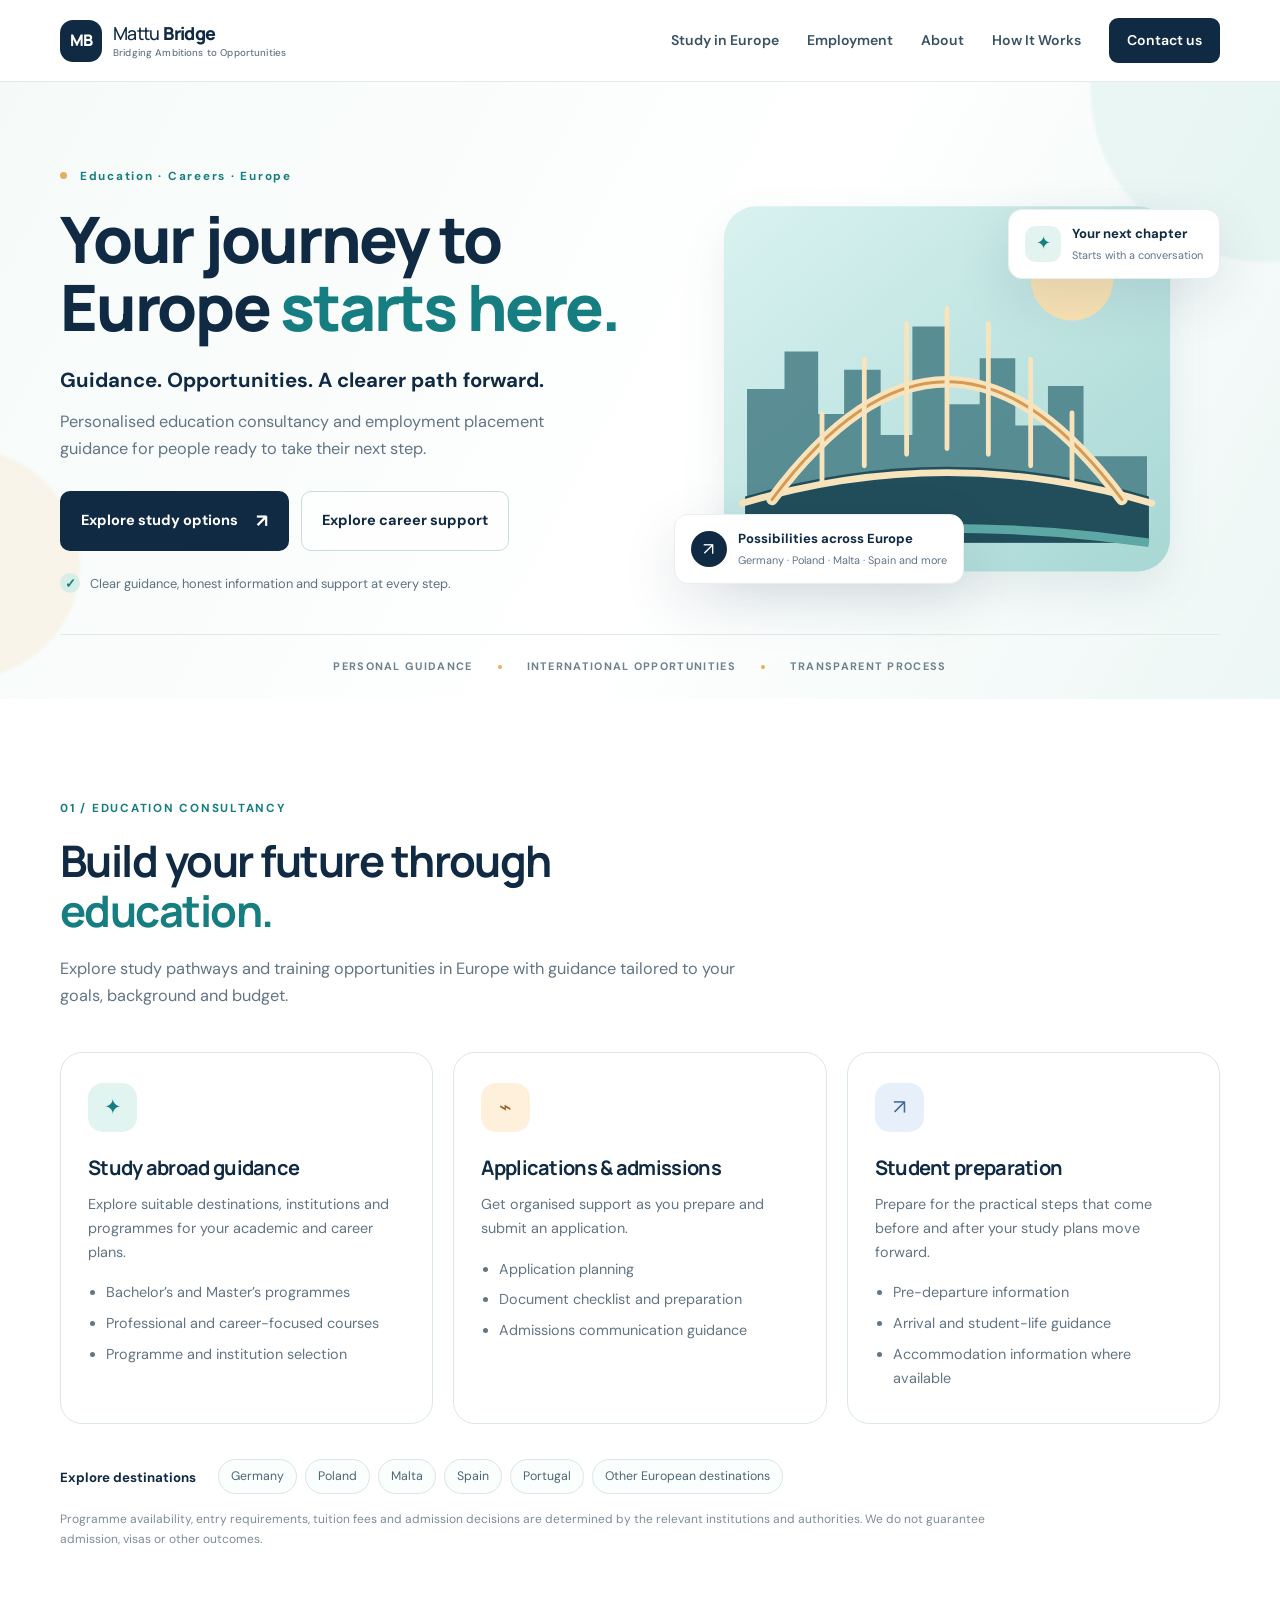
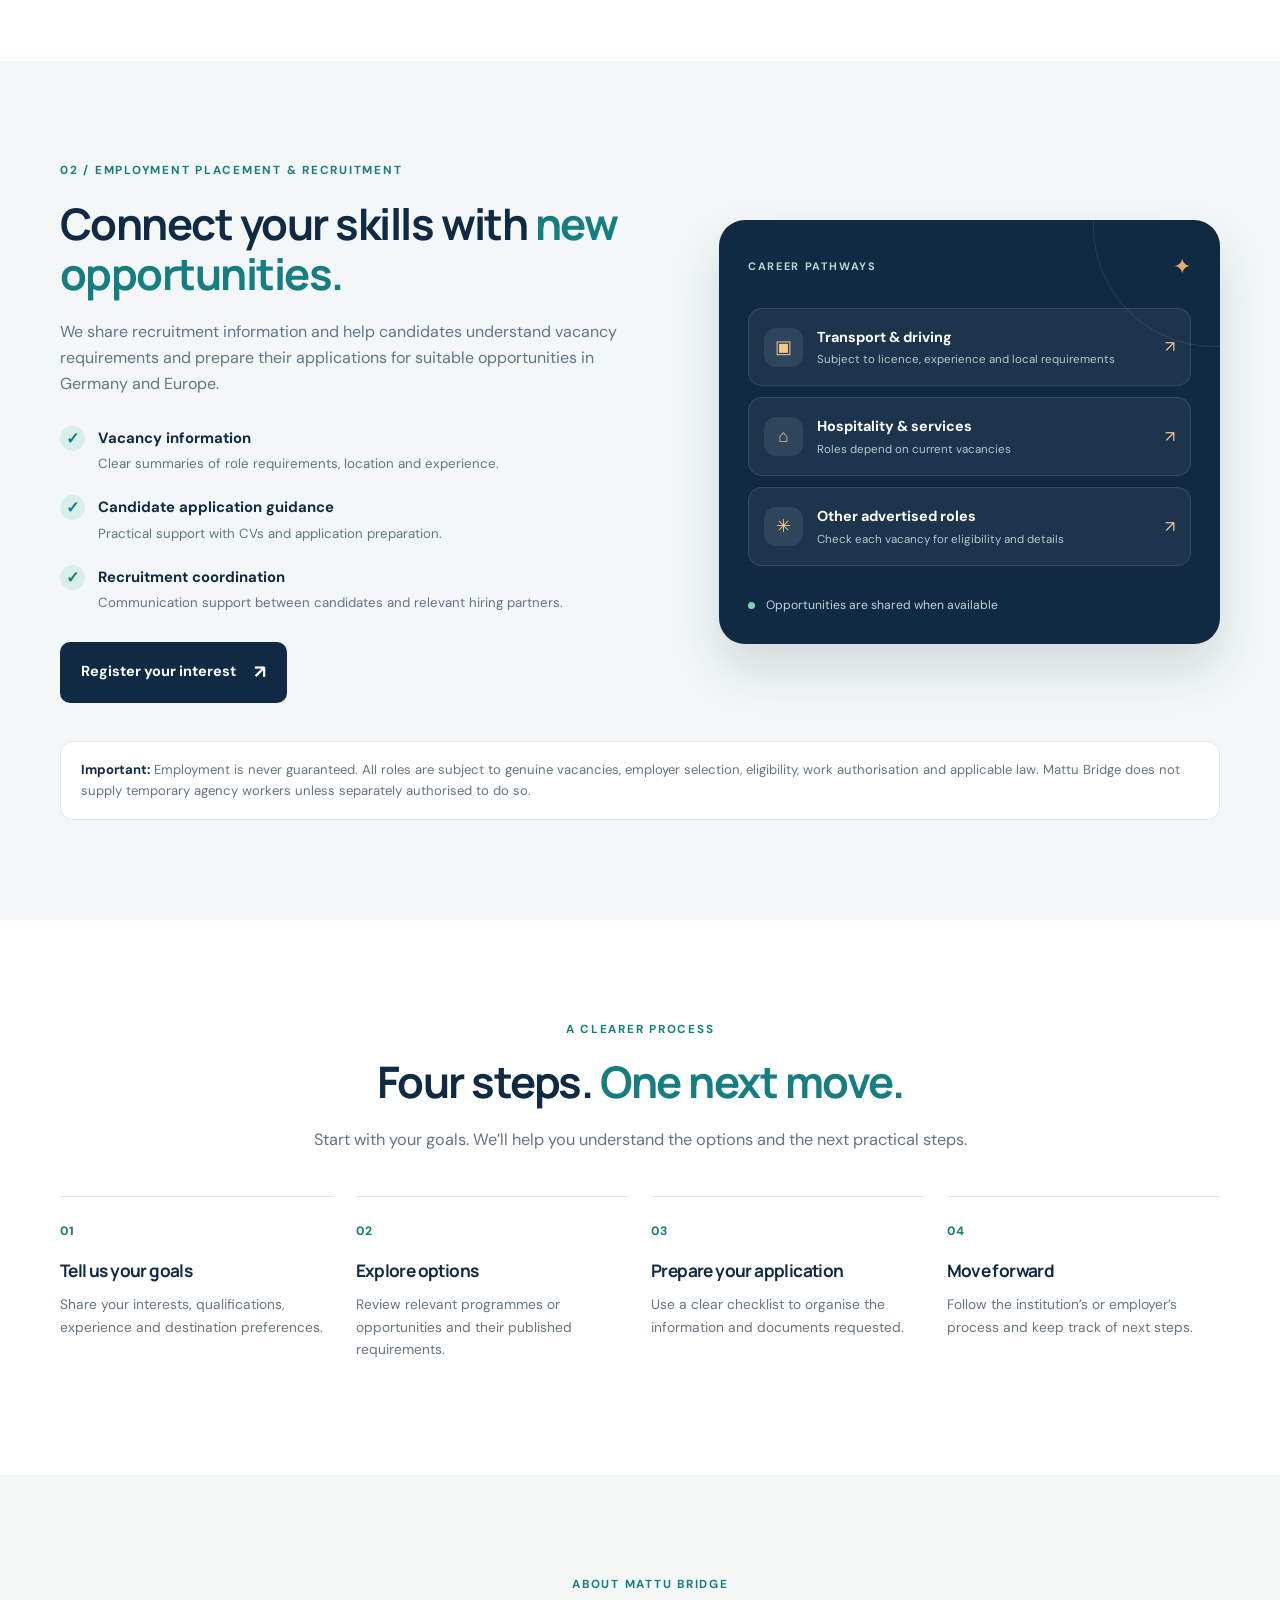
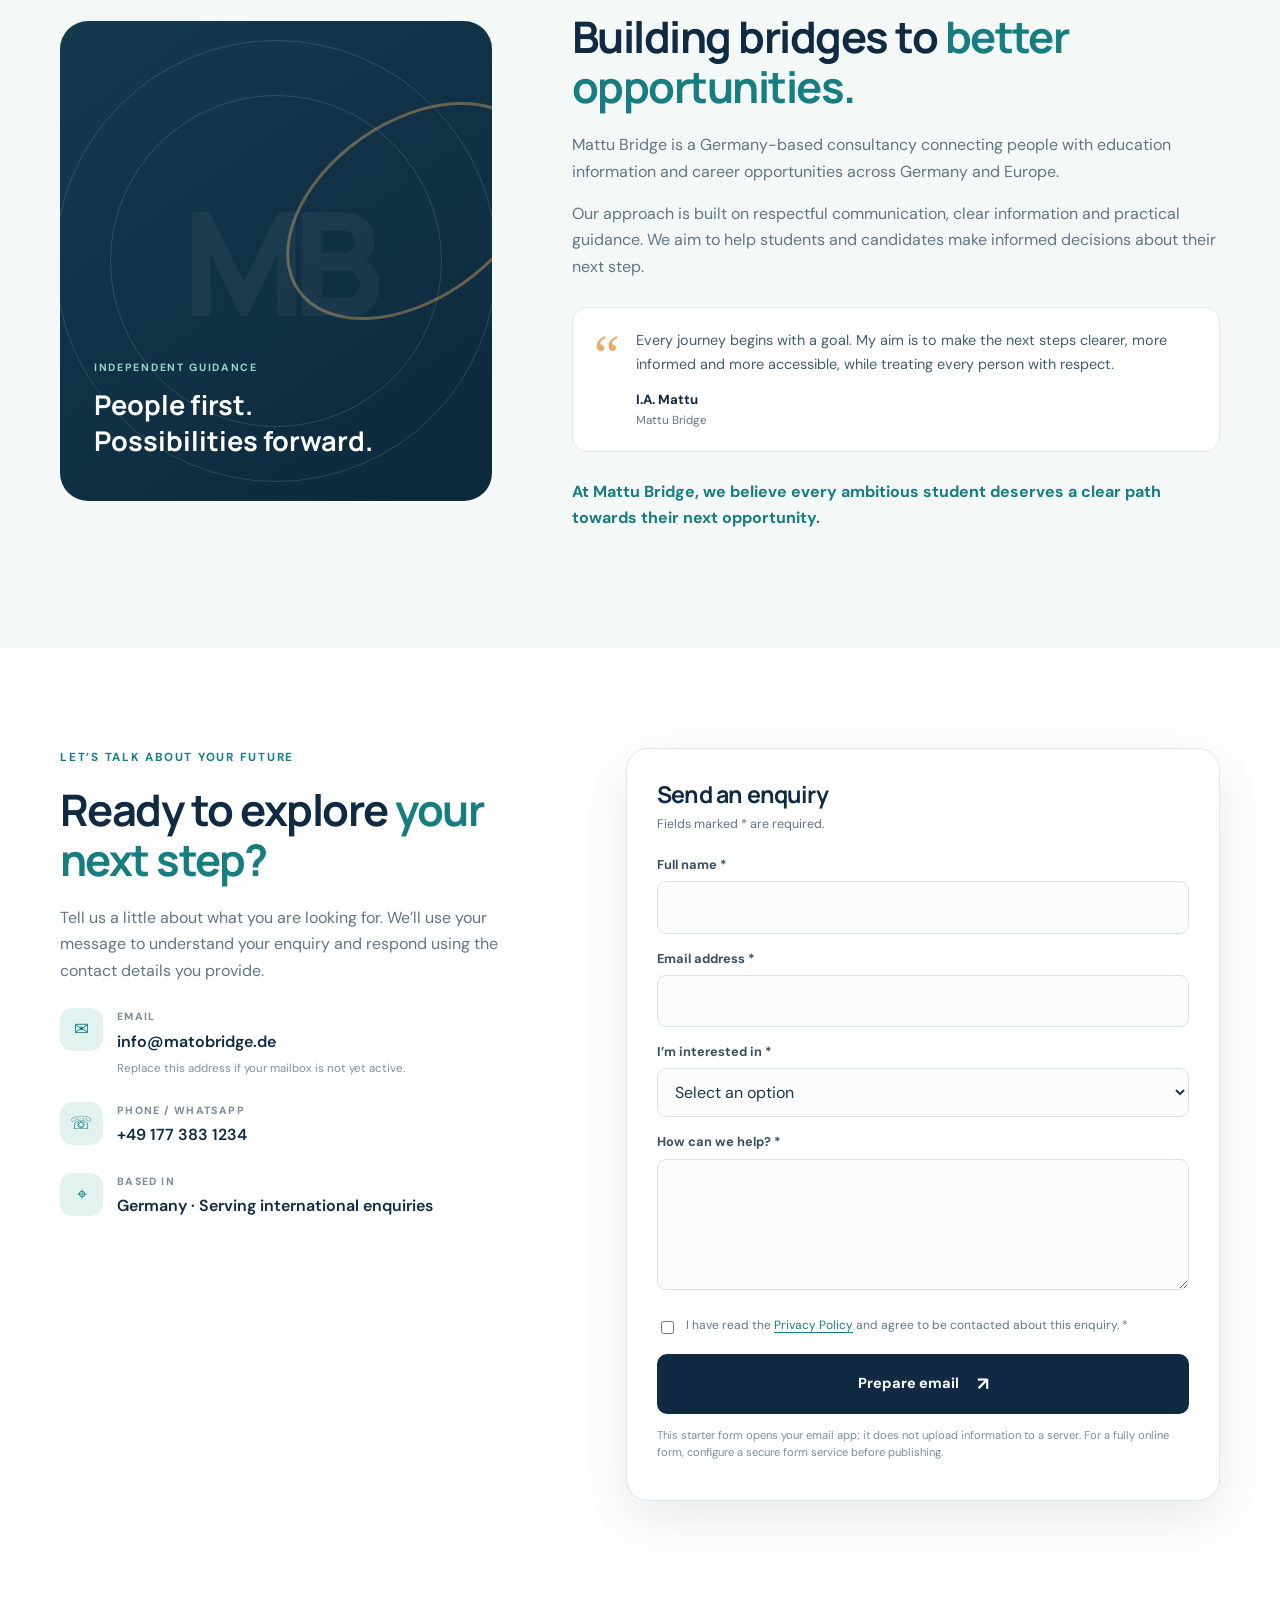
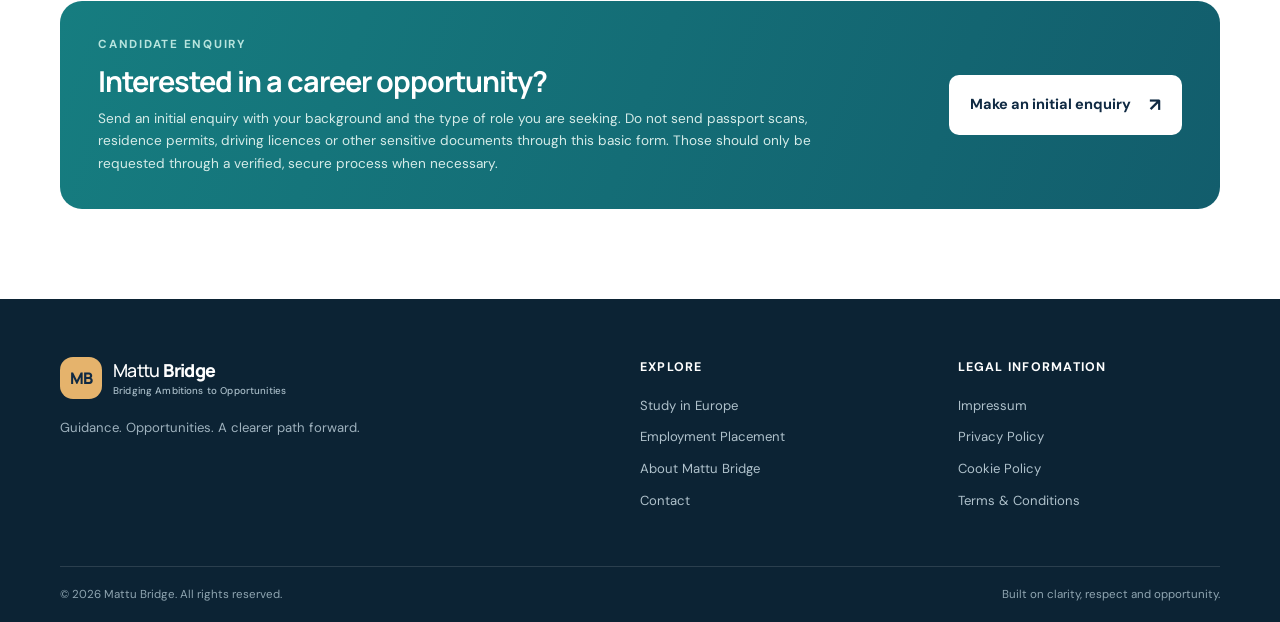
==== index.html @ d87099e4 "Add files via upload" ====
<!doctype html>
<html lang="en">
<head>
  <meta charset="utf-8">
  <meta name="viewport" content="width=device-width, initial-scale=1">
  <meta name="description" content="Mattu Bridge provides education consultancy and employment placement and recruitment guidance for opportunities in Germany and Europe.">
  <meta name="theme-color" content="#102a43">
  <title>Mattu Bridge | Bridging Ambitions to Opportunities</title>
  <link rel="stylesheet" href="styles.css">
  <script defer src="script.js"></script>
</head>
<body>
  <a class="skip-link" href="#main">Skip to content</a>
  <header class="site-header">
    <div class="container nav-wrap">
      <a class="brand" href="index.html" aria-label="Mattu Bridge home">
        <span class="brand-mark">MB</span><span class="brand-name">Mattu <b>Bridge</b><small>Bridging Ambitions to Opportunities</small></span>
      </a>
      <button class="menu-toggle" aria-label="Open navigation" aria-expanded="false">☰</button>
      <nav class="main-nav" aria-label="Main navigation">
        <a href="#education">Study in Europe</a><a href="#employment">Employment</a><a href="#about">About</a><a href="#how-it-works">How It Works</a><a class="nav-cta" href="#contact">Contact us</a>
      </nav>
    </div>
  </header>

  <main id="main">
    <section class="hero">
      <div class="hero-orb orb-one"></div><div class="hero-orb orb-two"></div>
      <div class="container hero-grid">
        <div class="hero-copy">
          <p class="eyebrow"><span class="eyebrow-dot"></span> Education · Careers · Europe</p>
          <h1>Your journey to Europe <em>starts here.</em></h1>
          <p class="hero-lead">Guidance. Opportunities. A clearer path forward.</p>
          <p class="hero-text">Personalised education consultancy and employment placement guidance for people ready to take their next step.</p>
          <div class="hero-actions"><a class="button button-primary" href="#education">Explore study options <span>↗</span></a><a class="button button-ghost" href="#employment">Explore career support</a></div>
          <div class="hero-note"><span class="check-icon">✓</span> Clear guidance, honest information and support at every step.</div>
        </div>
        <div class="hero-visual" aria-label="Illustration of a bridge leading towards a European city">
          <div class="visual-card visual-card-top"><span class="mini-icon">✦</span><span><b>Your next chapter</b><small>Starts with a conversation</small></span></div>
          <svg class="bridge-art" viewBox="0 0 520 430" role="img" aria-label="Stylised bridge and city illustration">
            <defs><linearGradient id="sky" x1="0" x2="1" y1="0" y2="1"><stop stop-color="#d9f2f0"/><stop offset="1" stop-color="#a7d7d4"/></linearGradient><linearGradient id="bridge" x1="0" x2="1"><stop stop-color="#e5a65f"/><stop offset="1" stop-color="#f4cf9d"/></linearGradient></defs>
            <rect x="28" y="20" width="464" height="380" rx="34" fill="url(#sky)"/>
            <circle cx="390" cy="96" r="43" fill="#f8e2b4"/>
            <path d="M52 292 L52 210 L91 210 L91 171 L126 171 L126 236 L153 236 L153 190 L191 190 L191 258 L224 258 L224 145 L259 145 L259 226 L294 226 L294 178 L331 178 L331 248 L365 248 L365 207 L402 207 L402 280 L468 280 L468 370 L52 370Z" fill="#477e86" opacity=".85"/>
            <path d="M50 322 Q260 260 470 322 L470 370 L50 370Z" fill="#214e5a"/>
            <path d="M47 329 Q260 265 473 329" fill="none" stroke="#f7e4bd" stroke-width="7" stroke-linecap="round"/>
            <path d="M78 325 Q260 80 442 325" fill="none" stroke="#f7e4bd" stroke-width="12" stroke-linecap="round"/>
            <path d="M78 325 Q260 80 442 325" fill="none" stroke="#d69a55" stroke-width="3" stroke-linecap="round"/>
            <path d="M130 306 L130 235 M174 290 L174 179 M218 278 L218 142 M260 272 L260 126 M303 278 L303 142 M347 290 L347 179 M390 306 L390 235" stroke="#f7e4bd" stroke-width="5" stroke-linecap="round"/>
            <path d="M50 370 Q260 340 470 370" fill="none" stroke="#5da8a5" stroke-width="9"/>
          </svg>
          <div class="visual-card visual-card-bottom"><span class="round-icon">↗</span><span><b>Possibilities across Europe</b><small>Germany · Poland · Malta · Spain and more</small></span></div>
        </div>
      </div>
      <div class="container trust-strip"><span>PERSONAL GUIDANCE</span><i></i><span>INTERNATIONAL OPPORTUNITIES</span><i></i><span>TRANSPARENT PROCESS</span></div>
    </section>

    <section class="section section-white" id="education">
      <div class="container">
        <div class="section-heading">
          <p class="eyebrow">01 / EDUCATION CONSULTANCY</p>
          <h2>Build your future through <em>education.</em></h2>
          <p>Explore study pathways and training opportunities in Europe with guidance tailored to your goals, background and budget.</p>
        </div>
        <div class="service-grid">
          <article class="service-card"><div class="service-icon icon-teal">✦</div><h3>Study abroad guidance</h3><p>Explore suitable destinations, institutions and programmes for your academic and career plans.</p><ul><li>Bachelor’s and Master’s programmes</li><li>Professional and career-focused courses</li><li>Programme and institution selection</li></ul></article>
          <article class="service-card"><div class="service-icon icon-gold">⌁</div><h3>Applications & admissions</h3><p>Get organised support as you prepare and submit an application.</p><ul><li>Application planning</li><li>Document checklist and preparation</li><li>Admissions communication guidance</li></ul></article>
          <article class="service-card"><div class="service-icon icon-blue">↗</div><h3>Student preparation</h3><p>Prepare for the practical steps that come before and after your study plans move forward.</p><ul><li>Pre-departure information</li><li>Arrival and student-life guidance</li><li>Accommodation information where available</li></ul></article>
        </div>
        <div class="destination-row"><span>Explore destinations</span><div class="destination-pills"><span>Germany</span><span>Poland</span><span>Malta</span><span>Spain</span><span>Portugal</span><span>Other European destinations</span></div></div>
        <p class="disclaimer-inline">Programme availability, entry requirements, tuition fees and admission decisions are determined by the relevant institutions and authorities. We do not guarantee admission, visas or other outcomes.</p>
      </div>
    </section>

    <section class="section section-soft" id="employment">
      <div class="container split-section">
        <div class="split-copy">
          <p class="eyebrow">02 / EMPLOYMENT PLACEMENT & RECRUITMENT</p>
          <h2>Connect your skills with <em>new opportunities.</em></h2>
          <p>We share recruitment information and help candidates understand vacancy requirements and prepare their applications for suitable opportunities in Germany and Europe.</p>
          <div class="feature-list">
            <div><span class="feature-check">✓</span><span><b>Vacancy information</b><small>Clear summaries of role requirements, location and experience.</small></span></div>
            <div><span class="feature-check">✓</span><span><b>Candidate application guidance</b><small>Practical support with CVs and application preparation.</small></span></div>
            <div><span class="feature-check">✓</span><span><b>Recruitment coordination</b><small>Communication support between candidates and relevant hiring partners.</small></span></div>
          </div>
          <a class="button button-primary" href="#candidate-enquiry">Register your interest <span>↗</span></a>
        </div>
        <div class="employment-panel">
          <div class="panel-top"><span class="panel-label">CAREER PATHWAYS</span><span class="panel-spark">✦</span></div>
          <div class="pathway"><span class="pathway-icon">▣</span><div><b>Transport & driving</b><small>Subject to licence, experience and local requirements</small></div><span class="pathway-arrow">↗</span></div>
          <div class="pathway"><span class="pathway-icon">⌂</span><div><b>Hospitality & services</b><small>Roles depend on current vacancies</small></div><span class="pathway-arrow">↗</span></div>
          <div class="pathway"><span class="pathway-icon">✳</span><div><b>Other advertised roles</b><small>Check each vacancy for eligibility and details</small></div><span class="pathway-arrow">↗</span></div>
          <div class="panel-foot"><span class="pulse-dot"></span> Opportunities are shared when available</div>
        </div>
      </div>
      <div class="container notice-box"><b>Important:</b> Employment is never guaranteed. All roles are subject to genuine vacancies, employer selection, eligibility, work authorisation and applicable law. Mattu Bridge does not supply temporary agency workers unless separately authorised to do so.</div>
    </section>

    <section class="section section-white" id="how-it-works">
      <div class="container">
        <div class="section-heading centered">
          <p class="eyebrow">A CLEARER PROCESS</p><h2>Four steps. <em>One next move.</em></h2>
          <p>Start with your goals. We’ll help you understand the options and the next practical steps.</p>
        </div>
        <div class="steps-grid">
          <article><span class="step-number">01</span><h3>Tell us your goals</h3><p>Share your interests, qualifications, experience and destination preferences.</p></article>
          <article><span class="step-number">02</span><h3>Explore options</h3><p>Review relevant programmes or opportunities and their published requirements.</p></article>
          <article><span class="step-number">03</span><h3>Prepare your application</h3><p>Use a clear checklist to organise the information and documents requested.</p></article>
          <article><span class="step-number">04</span><h3>Move forward</h3><p>Follow the institution’s or employer’s process and keep track of next steps.</p></article>
        </div>
      </div>
    </section>

    <section class="section about-section" id="about">
      <div class="container about-grid">
        <div class="about-art"><div class="about-monogram">MB</div><div class="about-caption"><span>INDEPENDENT GUIDANCE</span><b>People first.<br>Possibilities forward.</b></div><div class="about-line"></div></div>
        <div class="about-copy">
          <p class="eyebrow">ABOUT MATTU BRIDGE</p><h2>Building bridges to <em>better opportunities.</em></h2>
          <p>Mattu Bridge is a Germany-based consultancy connecting people with education information and career opportunities across Germany and Europe.</p>
          <p>Our approach is built on respectful communication, clear information and practical guidance. We aim to help students and candidates make informed decisions about their next step.</p>
          <div class="founder-note"><span class="quote-mark">“</span><div><p>Every journey begins with a goal. My aim is to make the next steps clearer, more informed and more accessible, while treating every person with respect.</p><b>I.A. Mattu</b><small>Mattu Bridge</small></div></div>
          <p class="closing-line">At Mattu Bridge, we believe every ambitious student deserves a clear path towards their next opportunity.</p>
        </div>
      </div>
    </section>

    <section class="section section-white" id="contact">
      <div class="container contact-grid">
        <div class="contact-copy"><p class="eyebrow">LET’S TALK ABOUT YOUR FUTURE</p><h2>Ready to explore <em>your next step?</em></h2><p>Tell us a little about what you are looking for. We’ll use your message to understand your enquiry and respond using the contact details you provide.</p>
          <div class="contact-detail"><span class="contact-symbol">✉</span><div><small>EMAIL</small><a href="mailto:info@matobridge.de">info@matobridge.de</a><p class="small-note">Replace this address if your mailbox is not yet active.</p></div></div>
          <div class="contact-detail"><span class="contact-symbol">☏</span><div><small>PHONE / WHATSAPP</small><a href="https://wa.me/491773831234" target="_blank" rel="noopener">+49 177 383 1234</a></div></div>
          <div class="contact-detail"><span class="contact-symbol">⌖</span><div><small>BASED IN</small><p>Germany · Serving international enquiries</p></div></div>
        </div>
        <form class="contact-form" id="contact-form">
          <h3>Send an enquiry</h3><p class="form-intro">Fields marked * are required.</p>
          <label for="name">Full name *</label><input id="name" name="name" autocomplete="name" required>
          <label for="email">Email address *</label><input id="email" name="email" type="email" autocomplete="email" required>
          <label for="topic">I’m interested in *</label><select id="topic" name="topic" required><option value="">Select an option</option><option>Study abroad / education</option><option>Employment placement / recruitment</option><option>Institution or employer partnership</option><option>General enquiry</option></select>
          <label for="message">How can we help? *</label><textarea id="message" name="message" rows="4" required></textarea>
          <label class="consent-label"><input type="checkbox" id="consent" required><span>I have read the <a href="datenschutz.html">Privacy Policy</a> and agree to be contacted about this enquiry. *</span></label>
          <button class="button button-primary button-full" type="submit">Prepare email <span>↗</span></button>
          <p class="form-note">This starter form opens your email app; it does not upload information to a server. For a fully online form, configure a secure form service before publishing.</p>
          <div id="form-status" class="form-status" role="status" aria-live="polite"></div>
        </form>
      </div>
    </section>

    <section class="section candidate-section" id="candidate-enquiry">
      <div class="container candidate-box">
        <div><p class="eyebrow">CANDIDATE ENQUIRY</p><h2>Interested in a career opportunity?</h2><p>Send an initial enquiry with your background and the type of role you are seeking. Do not send passport scans, residence permits, driving licences or other sensitive documents through this basic form. Those should only be requested through a verified, secure process when necessary.</p></div>
        <a class="button button-light" href="#contact" data-topic="Employment placement / recruitment">Make an initial enquiry <span>↗</span></a>
      </div>
    </section>
  </main>

  <footer class="site-footer">
    <div class="container footer-main">
      <div class="footer-brand"><a class="brand brand-light" href="index.html"><span class="brand-mark">MB</span><span class="brand-name">Mattu <b>Bridge</b><small>Bridging Ambitions to Opportunities</small></span></a><p>Guidance. Opportunities. A clearer path forward.</p></div>
      <div><h4>Explore</h4><a href="#education">Study in Europe</a><a href="#employment">Employment Placement</a><a href="#about">About Mattu Bridge</a><a href="#contact">Contact</a></div>
      <div><h4>Legal information</h4><a href="impressum.html">Impressum</a><a href="datenschutz.html">Privacy Policy</a><a href="cookies.html">Cookie Policy</a><a href="terms.html">Terms & Conditions</a></div>
    </div>
    <div class="container footer-bottom"><span>© 2026 Mattu Bridge. All rights reserved.</span><span>Built on clarity, respect and opportunity.</span></div>
  </footer>
</body>
</html>
---- styles.css ----
@import url('https://fonts.googleapis.com/css2?family=DM+Sans:wght@400;500;600;700&family=Manrope:wght@400;500;600;700;800&display=swap');
:root{--navy:#102a43;--navy2:#183e54;--teal:#167d80;--teal-light:#dff2ef;--gold:#e6ad63;--ink:#203748;--muted:#627585;--soft:#f3f7f7;--line:#dce7e8;--white:#fff;--radius:22px;--shadow:0 18px 55px rgba(16,42,67,.10)}
*{box-sizing:border-box}html{scroll-behavior:smooth;scroll-padding-top:90px}body{margin:0;font-family:"DM Sans",sans-serif;color:var(--ink);line-height:1.65;background:#fff}h1,h2,h3,h4,p{margin-top:0}h1,h2,h3,.brand-name{font-family:Manrope,sans-serif;letter-spacing:-.035em}h1{font-size:clamp(2.8rem,5vw,4.65rem);line-height:1.07;font-weight:800;margin-bottom:22px;color:var(--navy)}h2{font-size:clamp(2rem,3.4vw,3.1rem);line-height:1.15;color:var(--navy);margin-bottom:20px}h2 em,h1 em{font-style:normal;color:var(--teal)}h3{font-size:1.25rem;line-height:1.3;color:var(--navy)}a{color:var(--teal);text-underline-offset:3px}button,input,select,textarea{font:inherit}.container{width:min(1160px,calc(100% - 44px));margin-inline:auto}.skip-link{position:absolute;top:-60px;left:15px;background:#fff;padding:10px;z-index:99}.skip-link:focus{top:10px}.site-header{height:82px;position:sticky;top:0;z-index:20;background:rgba(255,255,255,.94);backdrop-filter:blur(14px);border-bottom:1px solid rgba(220,231,232,.8)}.nav-wrap{height:100%;display:flex;align-items:center;justify-content:space-between}.brand{display:flex;align-items:center;gap:11px;color:var(--navy);text-decoration:none}.brand-mark{width:42px;height:42px;display:grid;place-items:center;background:var(--navy);color:#fff;font-family:Manrope;font-weight:800;border-radius:13px;letter-spacing:-.06em}.brand-name{font-size:1.12rem;line-height:1.15;font-weight:500}.brand-name b{font-weight:800}.brand-name small{display:block;font-family:"DM Sans";font-size:.61rem;color:var(--muted);letter-spacing:.015em;margin-top:4px}.main-nav{display:flex;align-items:center;gap:28px}.main-nav a{font-size:.88rem;font-weight:600;text-decoration:none;color:#395263}.main-nav a:hover{color:var(--teal)}.main-nav .nav-cta{padding:11px 18px;background:var(--navy);color:#fff;border-radius:9px}.menu-toggle{display:none;background:none;border:0;font-size:1.5rem;color:var(--navy)}.hero{position:relative;overflow:hidden;background:linear-gradient(118deg,#f5faf9 0%,#fff 55%,#edf7f5 100%);padding:72px 0 0}.hero-grid{display:grid;grid-template-columns:1.02fr .98fr;align-items:center;gap:45px;min-height:480px}.hero-copy{position:relative;z-index:1;padding:12px 0 38px}.eyebrow{font-size:.73rem;letter-spacing:.15em;font-weight:700;color:var(--teal);margin-bottom:18px}.eyebrow-dot{display:inline-block;width:7px;height:7px;border-radius:50%;background:var(--gold);margin:0 8px 1px 0}.hero-lead{font-size:1.27rem;font-weight:700;color:var(--navy);margin-bottom:12px}.hero-text{max-width:510px;color:var(--muted);font-size:1.02rem}.hero-actions{display:flex;flex-wrap:wrap;gap:12px;margin:28px 0 22px}.button{display:inline-flex;align-items:center;justify-content:center;gap:18px;padding:14px 20px;border-radius:10px;text-decoration:none;font-size:.91rem;font-weight:700;border:1px solid transparent;transition:transform .2s,box-shadow .2s;cursor:pointer}.button:hover{transform:translateY(-2px);box-shadow:0 9px 20px #102a431c}.button-primary{background:var(--navy);color:white}.button-primary span,.button-light span{font-size:1.15rem}.button-ghost{border-color:#cbdcdd;color:var(--navy);background:#ffffffa8}.hero-note{font-size:.8rem;color:#5b7180}.check-icon{display:inline-grid;place-items:center;border-radius:50%;background:#d7eee8;color:var(--teal);width:20px;height:20px;margin-right:7px;font-weight:800}.hero-visual{position:relative;min-height:420px;display:grid;place-items:center}.bridge-art{width:100%;max-width:500px;filter:drop-shadow(0 20px 20px rgba(31,79,89,.09))}.visual-card{position:absolute;z-index:2;display:flex;align-items:center;gap:11px;background:#fff;padding:13px 16px;border-radius:14px;box-shadow:var(--shadow);border:1px solid #e7efef}.visual-card b,.visual-card small{display:block}.visual-card b{font-size:.82rem;color:var(--navy)}.visual-card small{font-size:.68rem;color:var(--muted);margin-top:2px}.visual-card-top{top:25px;right:0}.visual-card-bottom{bottom:20px;left:0}.mini-icon,.round-icon{display:grid;place-items:center;width:36px;height:36px;border-radius:11px;background:#e3f3ef;color:var(--teal);font-size:1.1rem}.round-icon{border-radius:50%;background:var(--navy);color:#fff}.hero-orb{position:absolute;border-radius:50%;filter:blur(1px);opacity:.4}.orb-one{width:350px;height:350px;right:-160px;top:-170px;background:#d4eeea}.orb-two{width:230px;height:230px;left:-150px;bottom:20px;background:#f8e9d1}.trust-strip{display:flex;justify-content:center;align-items:center;gap:25px;border-top:1px solid #dfe9e8;padding:23px 0;color:#6e828d;font-size:.68rem;font-weight:700;letter-spacing:.12em}.trust-strip i{width:4px;height:4px;border-radius:50%;background:var(--gold)}.section{padding:100px 0}.section-white{background:#fff}.section-soft{background:var(--soft)}.section-heading{max-width:680px;margin-bottom:42px}.section-heading>p:last-child{color:var(--muted);font-size:1.02rem}.section-heading.centered{text-align:center;margin-inline:auto}.service-grid{display:grid;grid-template-columns:repeat(3,1fr);gap:20px}.service-card{padding:30px 27px 26px;border:1px solid var(--line);border-radius:var(--radius);background:#fff;transition:transform .2s,box-shadow .2s}.service-card:hover{transform:translateY(-4px);box-shadow:var(--shadow)}.service-icon{width:49px;height:49px;display:grid;place-items:center;border-radius:15px;font-size:1.3rem;margin-bottom:23px}.icon-teal{background:#e2f4f0;color:var(--teal)}.icon-gold{background:#fff0dc;color:#9a6427}.icon-blue{background:#e7effa;color:#426b9d}.service-card h3{margin-bottom:12px}.service-card p,.service-card li{font-size:.9rem;color:var(--muted)}.service-card ul{padding-left:18px;margin:17px 0 0}.service-card li{margin:7px 0}.destination-row{display:flex;gap:22px;align-items:flex-start;margin:35px 0 16px}.destination-row>span{font-size:.83rem;font-weight:700;color:var(--navy);white-space:nowrap;padding-top:8px}.destination-pills{display:flex;gap:8px;flex-wrap:wrap}.destination-pills span{border:1px solid #d9e6e5;border-radius:30px;padding:6px 12px;font-size:.77rem;color:#4d6572;background:#fafffe}.disclaimer-inline{font-size:.75rem;color:#7c8d96;max-width:950px}.split-section{display:grid;grid-template-columns:1fr .88fr;gap:90px;align-items:center}.split-copy>p:not(.eyebrow){color:var(--muted)}.feature-list{display:grid;gap:20px;margin:28px 0}.feature-list>div{display:flex;gap:13px}.feature-check{flex:0 0 25px;width:25px;height:25px;display:grid;place-items:center;background:#d9eee8;border-radius:50%;color:var(--teal);font-weight:800}.feature-list b,.feature-list small{display:block}.feature-list b{color:var(--navy);font-size:.93rem}.feature-list small{font-size:.83rem;color:var(--muted);margin-top:3px}.employment-panel{background:var(--navy);border-radius:26px;padding:29px;color:#fff;box-shadow:0 25px 50px #102a4324;position:relative;overflow:hidden}.employment-panel:after{content:"";position:absolute;width:240px;height:240px;border:1px solid #ffffff18;border-radius:50%;right:-115px;top:-115px}.panel-top{display:flex;justify-content:space-between;align-items:center;margin-bottom:22px}.panel-label{font-size:.68rem;letter-spacing:.15em;color:#b7d8d7;font-weight:700}.panel-spark{font-size:1.4rem;color:var(--gold)}.pathway{display:flex;align-items:center;gap:14px;background:#ffffff0d;border:1px solid #ffffff1c;padding:17px 15px;border-radius:14px;margin:11px 0;position:relative;z-index:1}.pathway-icon{width:39px;height:39px;border-radius:12px;display:grid;place-items:center;background:#ffffff15;color:#f3c889;font-size:1.1rem}.pathway div{flex:1}.pathway b,.pathway small{display:block}.pathway b{font-size:.9rem}.pathway small{font-size:.72rem;color:#b5c9d3;margin-top:3px;line-height:1.4}.pathway-arrow{color:#f3c889}.panel-foot{padding-top:18px;color:#c0d5db;font-size:.76rem}.pulse-dot{display:inline-block;width:7px;height:7px;background:#7ed3b5;border-radius:50%;margin-right:8px}.notice-box{margin-top:38px;background:#fff;border:1px solid #dce7e8;border-radius:12px;padding:17px 20px;font-size:.82rem;color:#617582}.notice-box b{color:var(--navy)}.steps-grid{display:grid;grid-template-columns:repeat(4,1fr);gap:22px}.steps-grid article{border-top:1px solid var(--line);padding-top:20px}.step-number{font-size:.76rem;color:var(--teal);font-weight:800;letter-spacing:.1em}.steps-grid h3{margin:17px 0 10px;font-size:1.08rem}.steps-grid p{font-size:.86rem;color:var(--muted)}.about-section{background:#f4f8f7;padding:100px 0}.about-grid{display:grid;grid-template-columns:.8fr 1.2fr;gap:80px;align-items:center}.about-art{min-height:480px;background:linear-gradient(145deg,#14394d,#0d293c);border-radius:28px;position:relative;overflow:hidden;display:flex;align-items:center;justify-content:center}.about-art:before,.about-art:after{content:"";position:absolute;border:1px solid #c4e5e129;border-radius:50%;width:440px;height:440px}.about-art:after{width:330px;height:330px}.about-monogram{font-family:Manrope;font-size:9rem;font-weight:800;letter-spacing:-.1em;color:#ffffff0c;z-index:1}.about-caption{position:absolute;bottom:42px;left:34px;z-index:2;color:#fff}.about-caption span{display:block;font-size:.66rem;letter-spacing:.16em;color:#9bd4cc;font-weight:700;margin-bottom:12px}.about-caption b{font-family:Manrope;font-size:1.7rem;line-height:1.25}.about-line{position:absolute;right:-60px;top:100px;width:280px;height:180px;border:3px solid #e6ad6366;border-radius:50%;transform:rotate(-35deg)}.about-copy>p:not(.eyebrow){color:var(--muted)}.founder-note{display:flex;gap:16px;margin:27px 0;padding:21px;background:#fff;border:1px solid #e1eaea;border-radius:15px}.quote-mark{font-family:Georgia;font-size:3.6rem;line-height:.9;color:var(--gold)}.founder-note p{font-size:.9rem;color:#425d6b;margin:0 0 12px}.founder-note b,.founder-note small{display:block}.founder-note b{font-size:.83rem;color:var(--navy)}.founder-note small{font-size:.73rem;color:var(--muted)}.closing-line{font-weight:700;color:var(--teal)!important}.contact-grid{display:grid;grid-template-columns:.9fr 1.1fr;gap:80px;align-items:start}.contact-copy>p:not(.eyebrow){color:var(--muted)}.contact-detail{display:flex;gap:14px;margin-top:24px}.contact-symbol{width:43px;height:43px;flex:0 0 43px;display:grid;place-items:center;border-radius:13px;background:#e2f2ef;color:var(--teal);font-size:1.1rem}.contact-detail small{font-size:.66rem;font-weight:800;letter-spacing:.13em;color:#7b8e97;display:block;margin-bottom:3px}.contact-detail a,.contact-detail p{font-weight:600;color:var(--navy);text-decoration:none;margin:0}.contact-detail .small-note{font-size:.72rem;color:#81919a;font-weight:400;margin-top:4px}.contact-form{padding:30px;background:#fff;border:1px solid var(--line);border-radius:22px;box-shadow:var(--shadow)}.contact-form h3{font-size:1.45rem;margin-bottom:5px}.form-intro{font-size:.78rem;color:var(--muted);margin-bottom:20px}.contact-form>label:not(.consent-label){display:block;font-size:.8rem;font-weight:700;color:#365060;margin:14px 0 6px}.contact-form input:not([type=checkbox]),.contact-form select,.contact-form textarea{width:100%;padding:12px 13px;border:1px solid #d7e3e5;border-radius:9px;background:#fbfdfd;color:var(--ink);outline:none}.contact-form input:focus,.contact-form select:focus,.contact-form textarea:focus{border-color:var(--teal);box-shadow:0 0 0 3px #167d801a}.contact-form textarea{resize:vertical}.consent-label{display:flex;align-items:flex-start;gap:9px;font-size:.75rem;color:#607683;margin:17px 0}.consent-label input{margin-top:5px}.button-full{width:100%}.form-note{font-size:.7rem;color:#7b8e97;line-height:1.5;margin:13px 0 0}.form-status{font-size:.82rem;margin-top:10px;color:var(--teal)}.candidate-section{padding:0 0 90px;background:#fff}.candidate-box{padding:34px 38px;border-radius:22px;background:linear-gradient(110deg,#167d80,#125d6c);color:#fff;display:flex;align-items:center;justify-content:space-between;gap:35px}.candidate-box .eyebrow{color:#b8e4de;margin-bottom:10px}.candidate-box h2{color:#fff;font-size:1.8rem;margin-bottom:10px}.candidate-box p:not(.eyebrow){max-width:740px;color:#d6ece9;font-size:.85rem;margin-bottom:0}.button-light{background:#fff;color:var(--navy);white-space:nowrap}.site-footer{background:#0c2334;color:#c1d0d8;padding:58px 0 0}.footer-main{display:grid;grid-template-columns:2fr 1fr 1fr;gap:55px;padding-bottom:45px}.brand-light{color:#fff}.brand-light .brand-mark{background:#e5b36c;color:var(--navy)}.brand-light .brand-name small{color:#a9bdc8}.footer-brand>p{font-size:.82rem;color:#9fb2be;margin-top:18px}.footer-main h4{font-size:.78rem;color:#fff;letter-spacing:.1em;text-transform:uppercase;margin-bottom:17px}.footer-main>div:not(:first-child) a{display:block;text-decoration:none;color:#afc1cb;font-size:.82rem;margin:10px 0}.footer-main a:hover{color:#fff}.footer-bottom{border-top:1px solid #ffffff20;display:flex;justify-content:space-between;gap:20px;padding:18px 0;font-size:.72rem;color:#8fa5b1}.legal-page{background:#f7faf9;min-height:100vh}.legal-header{background:#fff;border-bottom:1px solid var(--line);padding:22px 0}.legal-content{max-width:850px;padding:60px 0 90px}.legal-content h1{font-size:clamp(2.3rem,4vw,3.4rem)}.legal-content h2{font-size:1.35rem;margin-top:32px}.legal-content p,.legal-content li{color:#506775}.placeholder-warning{padding:15px 18px;border:1px solid #ead4a7;background:#fff8e9;border-radius:10px;color:#74511d;font-size:.87rem}.legal-footer{padding:22px 0;border-top:1px solid var(--line);font-size:.8rem}.legal-footer a{margin-right:18px}
@media(max-width:900px){.main-nav{gap:15px}.main-nav a{font-size:.8rem}.hero-grid{gap:20px}.split-section,.about-grid,.contact-grid{gap:45px}.service-card{padding:24px 21px}.hero-visual{min-height:350px}.visual-card-top{right:-5px}.about-art{min-height:430px}}
@media(max-width:700px){.container{width:min(100% - 34px,560px)}.site-header{height:72px}.menu-toggle{display:block}.main-nav{display:none;position:absolute;top:71px;left:0;right:0;background:#fff;border-bottom:1px solid var(--line);padding:18px 24px 23px;flex-direction:column;align-items:stretch;gap:0;box-shadow:0 20px 30px #102a4312}.main-nav.open{display:flex}.main-nav a{padding:12px 5px;font-size:.92rem}.main-nav .nav-cta{text-align:center;margin-top:8px}.hero{padding-top:45px}.hero-grid{grid-template-columns:1fr;gap:0}.hero-copy{padding-bottom:0}.hero h1{font-size:clamp(2.65rem,12vw,3.7rem)}.hero-visual{min-height:330px;margin-top:5px}.bridge-art{max-width:420px}.visual-card-top{top:6px;right:0}.visual-card-bottom{bottom:3px;left:0}.trust-strip{gap:10px;flex-wrap:wrap;text-align:center;font-size:.58rem;padding:17px 0}.section,.about-section{padding:68px 0}.service-grid{grid-template-columns:1fr}.service-card{padding:25px}.destination-row{display:block}.destination-pills{margin-top:12px}.split-section,.about-grid,.contact-grid{grid-template-columns:1fr;gap:36px}.employment-panel{padding:23px}.steps-grid{grid-template-columns:1fr 1fr;gap:22px}.about-art{min-height:330px}.about-monogram{font-size:7rem}.contact-form{padding:23px}.candidate-section{padding-bottom:65px}.candidate-box{display:block;padding:27px 23px}.candidate-box .button{margin-top:22px}.footer-main{grid-template-columns:1fr 1fr;gap:32px 22px}.footer-brand{grid-column:1/-1}.footer-bottom{display:block}.footer-bottom span{display:block;margin:5px 0}.legal-content{padding:40px 0 60px}}
@media(prefers-reduced-motion:reduce){html{scroll-behavior:auto}*,*:before,*:after{transition:none!important}}
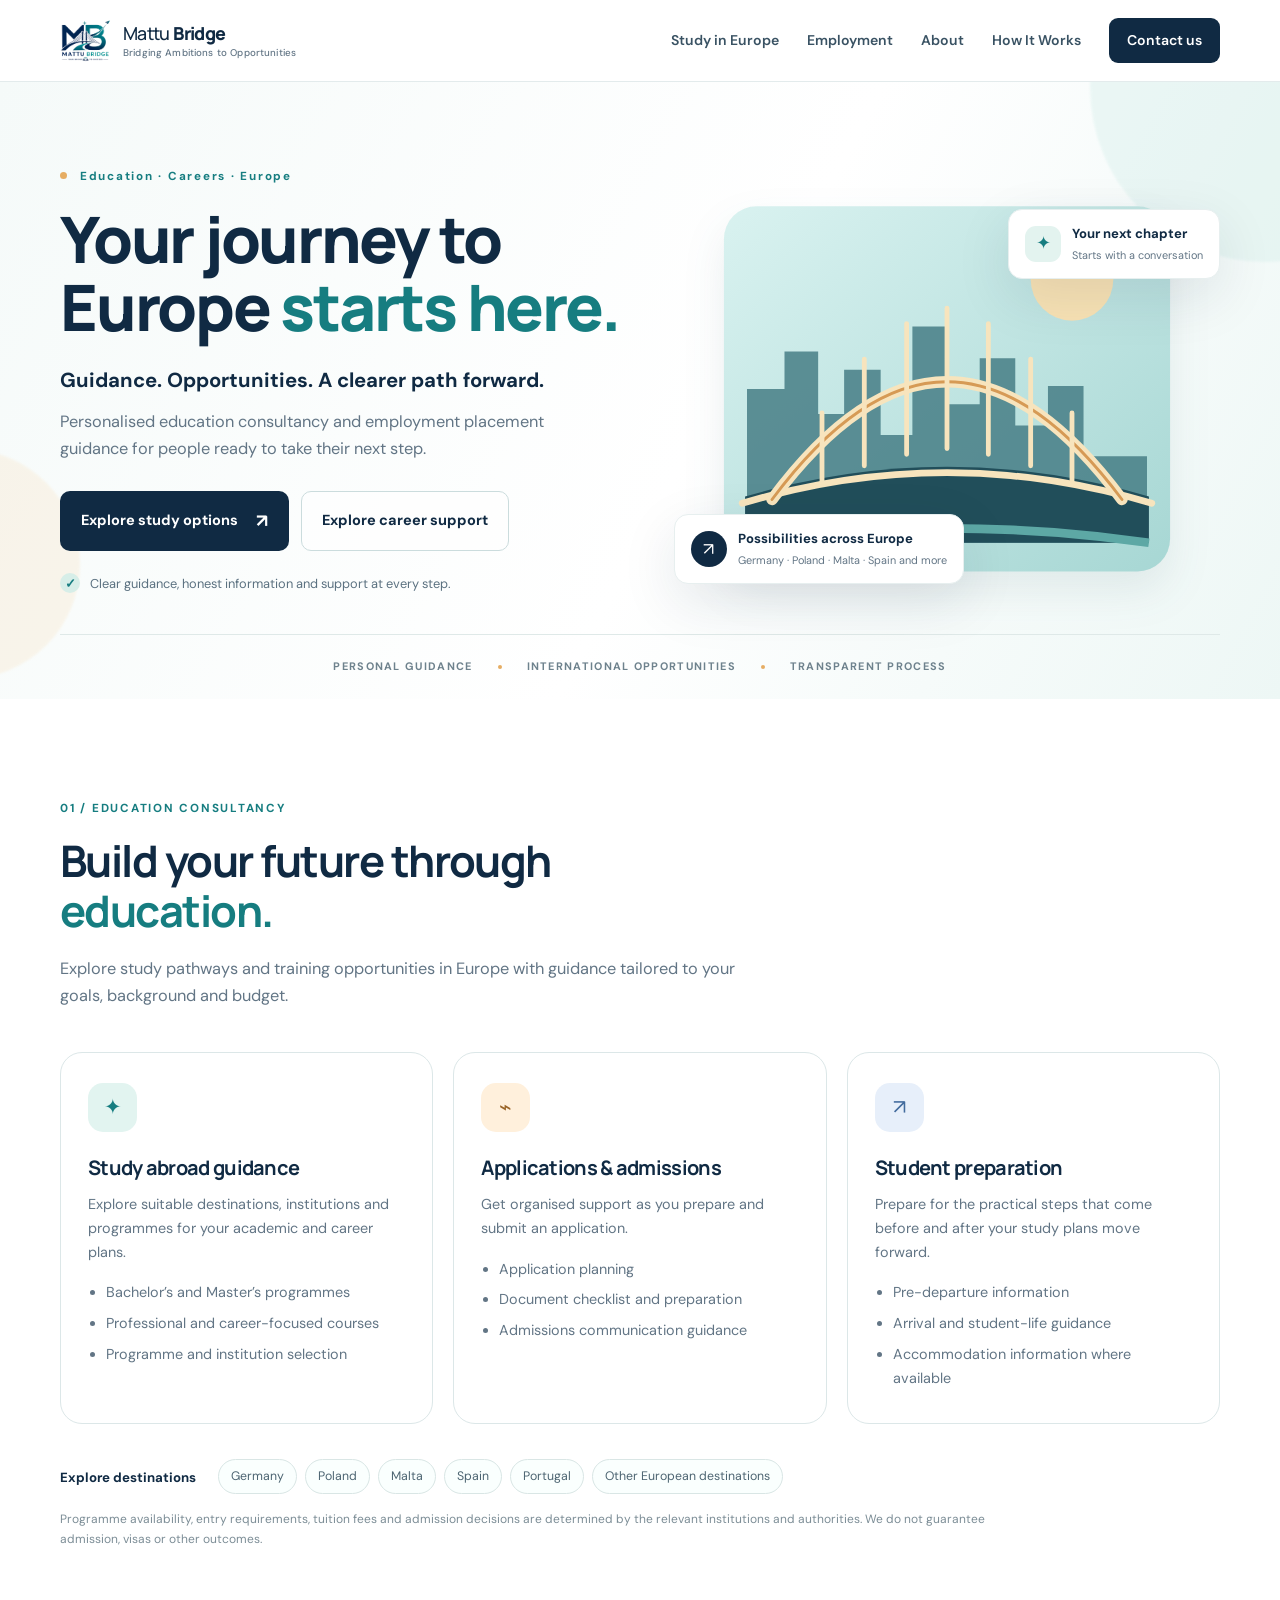
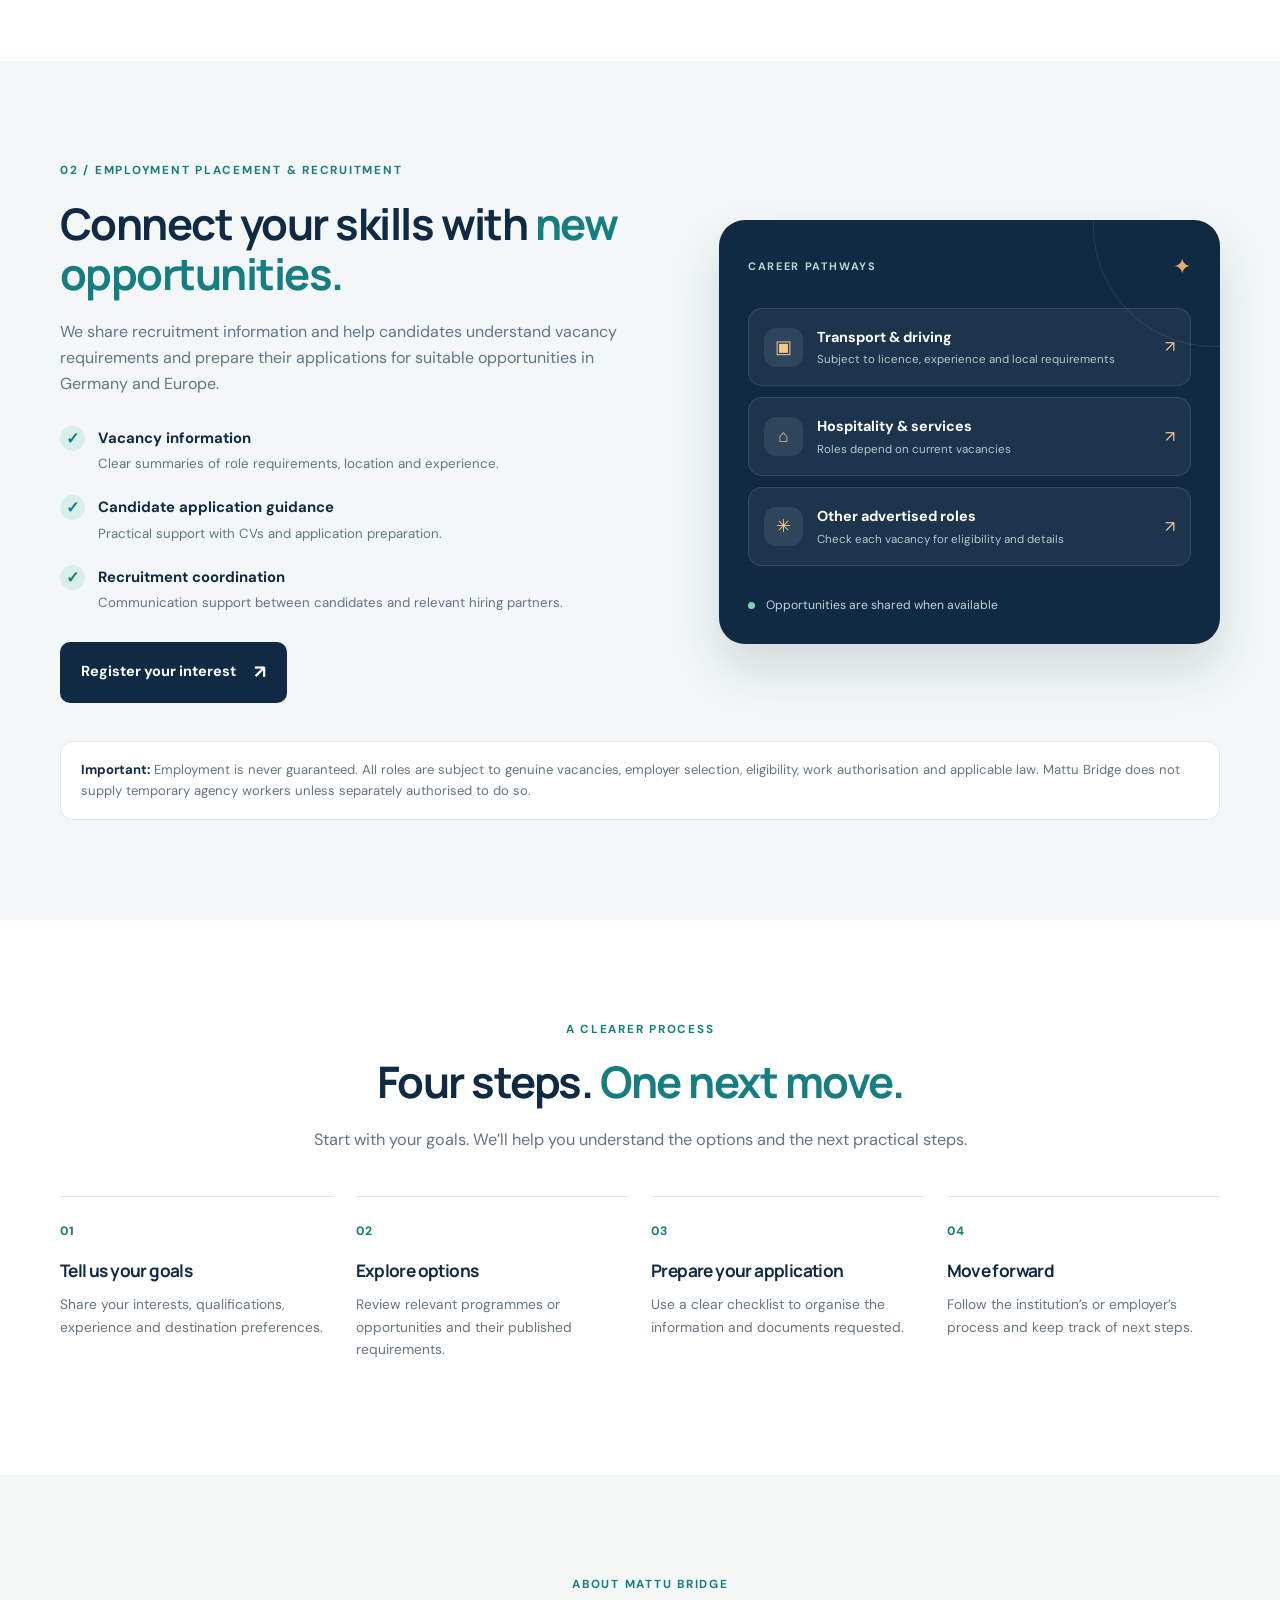
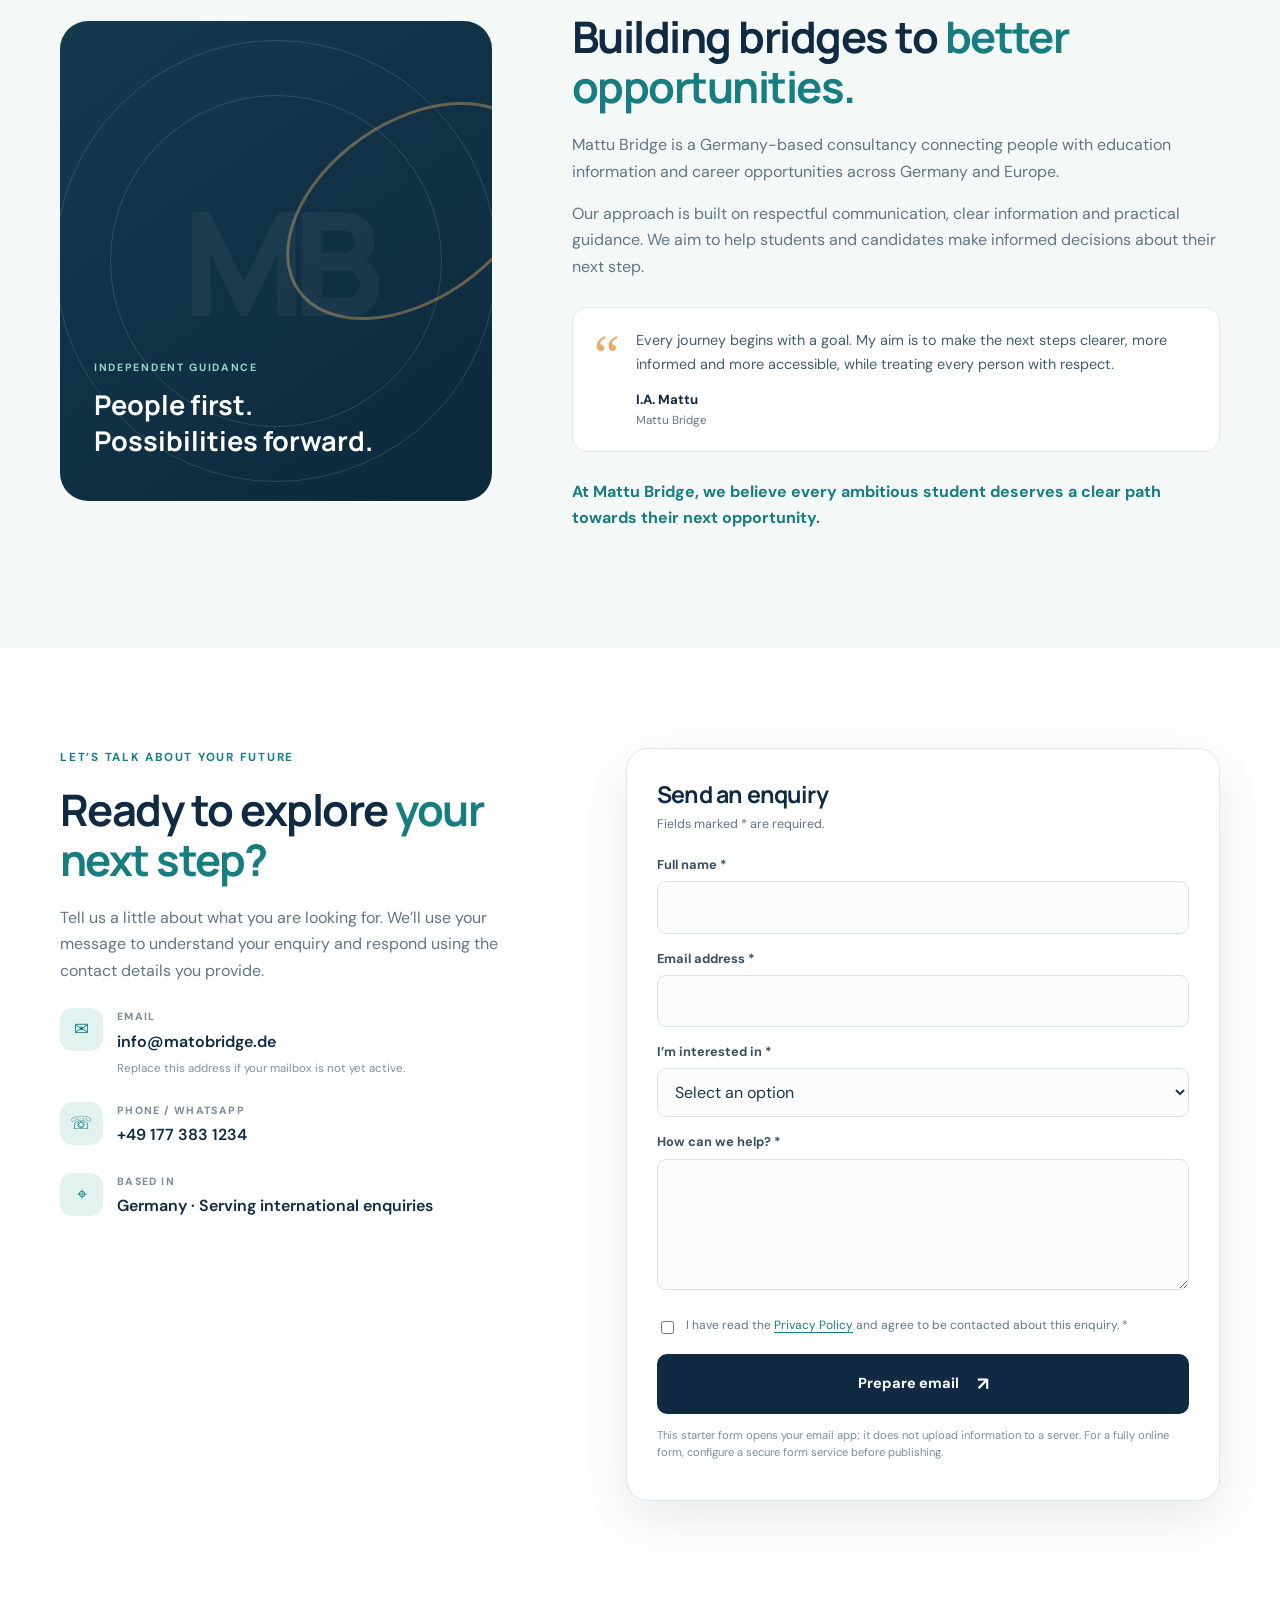
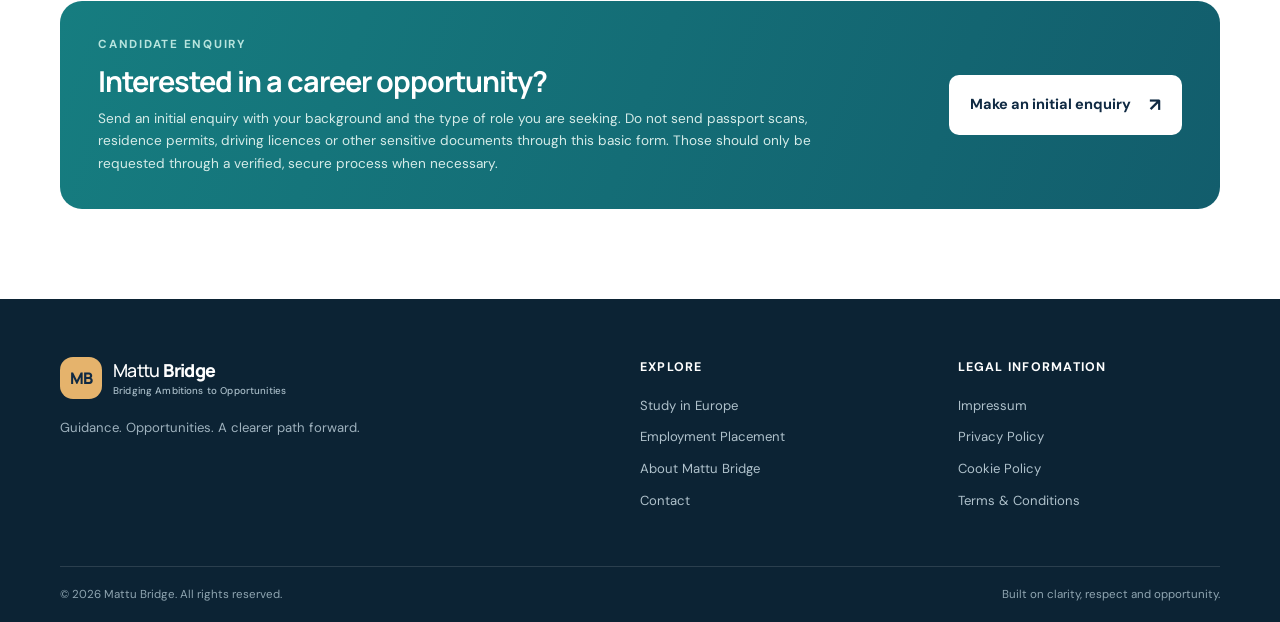
==== commit df45f37e: "Replace brand mark with logo image in header" ====
--- a/index.html
+++ b/index.html
@@ -14,7 +14,11 @@
   <header class="site-header">
     <div class="container nav-wrap">
       <a class="brand" href="index.html" aria-label="Mattu Bridge home">
-        <span class="brand-mark">MB</span><span class="brand-name">Mattu <b>Bridge</b><small>Bridging Ambitions to Opportunities</small></span>
+        <img
+  class="brand-logo"
+  src="MB_Logo-removebg-preview.png"
+  alt="Mattu Bridge Logo"
+/><span class="brand-name">Mattu <b>Bridge</b><small>Bridging Ambitions to Opportunities</small></span>
       </a>
       <button class="menu-toggle" aria-label="Open navigation" aria-expanded="false">☰</button>
       <nav class="main-nav" aria-label="Main navigation">
--- a/styles.css
+++ b/styles.css
@@ -4,3 +4,10 @@
 @media(max-width:900px){.main-nav{gap:15px}.main-nav a{font-size:.8rem}.hero-grid{gap:20px}.split-section,.about-grid,.contact-grid{gap:45px}.service-card{padding:24px 21px}.hero-visual{min-height:350px}.visual-card-top{right:-5px}.about-art{min-height:430px}}
 @media(max-width:700px){.container{width:min(100% - 34px,560px)}.site-header{height:72px}.menu-toggle{display:block}.main-nav{display:none;position:absolute;top:71px;left:0;right:0;background:#fff;border-bottom:1px solid var(--line);padding:18px 24px 23px;flex-direction:column;align-items:stretch;gap:0;box-shadow:0 20px 30px #102a4312}.main-nav.open{display:flex}.main-nav a{padding:12px 5px;font-size:.92rem}.main-nav .nav-cta{text-align:center;margin-top:8px}.hero{padding-top:45px}.hero-grid{grid-template-columns:1fr;gap:0}.hero-copy{padding-bottom:0}.hero h1{font-size:clamp(2.65rem,12vw,3.7rem)}.hero-visual{min-height:330px;margin-top:5px}.bridge-art{max-width:420px}.visual-card-top{top:6px;right:0}.visual-card-bottom{bottom:3px;left:0}.trust-strip{gap:10px;flex-wrap:wrap;text-align:center;font-size:.58rem;padding:17px 0}.section,.about-section{padding:68px 0}.service-grid{grid-template-columns:1fr}.service-card{padding:25px}.destination-row{display:block}.destination-pills{margin-top:12px}.split-section,.about-grid,.contact-grid{grid-template-columns:1fr;gap:36px}.employment-panel{padding:23px}.steps-grid{grid-template-columns:1fr 1fr;gap:22px}.about-art{min-height:330px}.about-monogram{font-size:7rem}.contact-form{padding:23px}.candidate-section{padding-bottom:65px}.candidate-box{display:block;padding:27px 23px}.candidate-box .button{margin-top:22px}.footer-main{grid-template-columns:1fr 1fr;gap:32px 22px}.footer-brand{grid-column:1/-1}.footer-bottom{display:block}.footer-bottom span{display:block;margin:5px 0}.legal-content{padding:40px 0 60px}}
 @media(prefers-reduced-motion:reduce){html{scroll-behavior:auto}*,*:before,*:after{transition:none!important}}
+.brand-logo {
+  width: 52px;
+  height: 52px;
+  object-fit: contain;
+  display: block;
+  flex-shrink: 0;
+}
